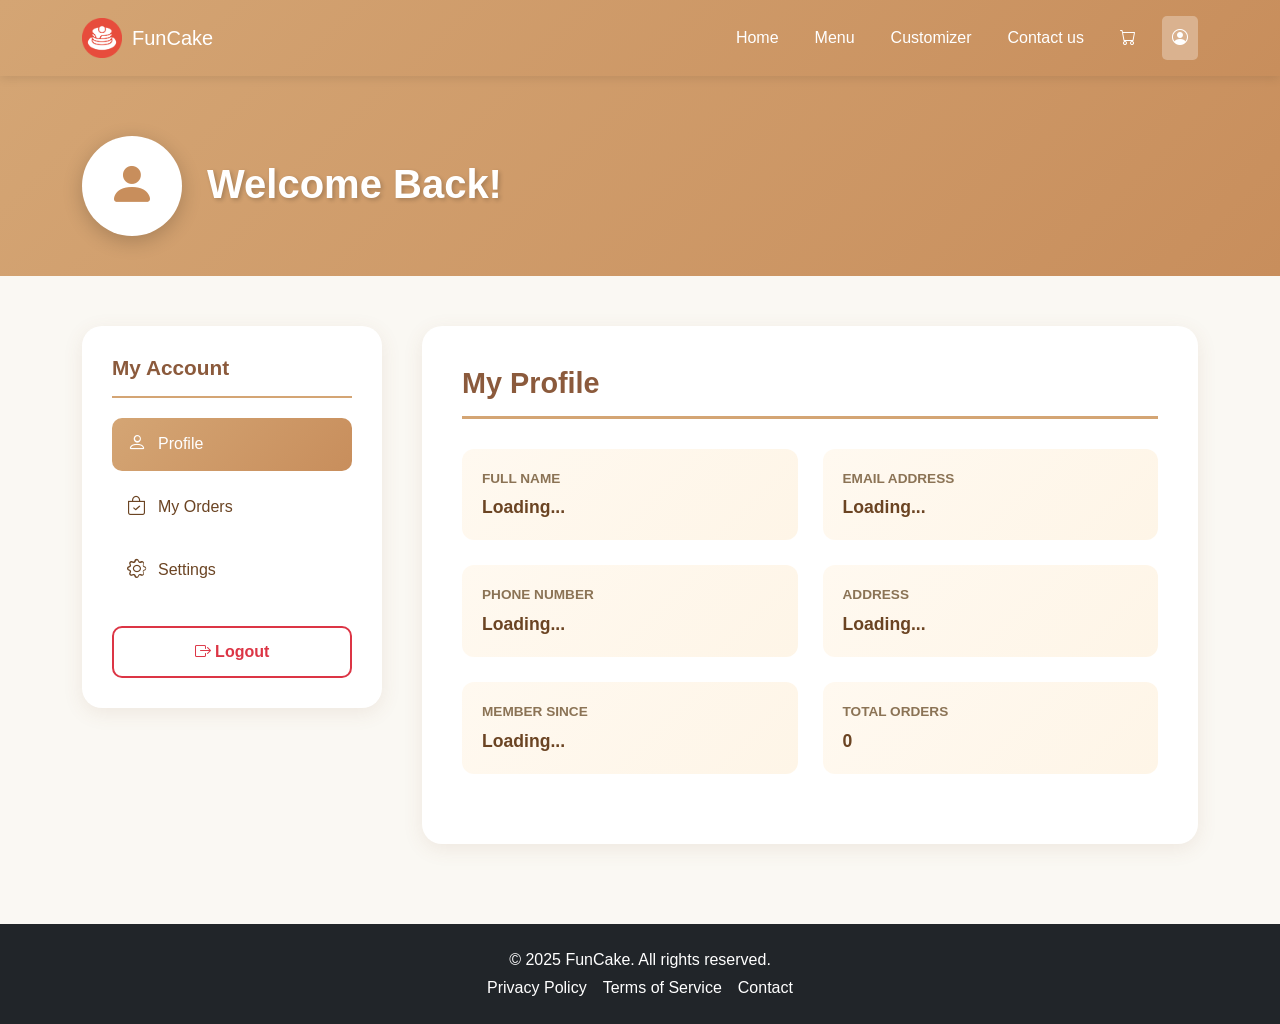
==== account.html @ 0a0745fc "Add files via upload" ====
<!DOCTYPE html>
<html lang="en">
  <head>
    <meta charset="UTF-8" />
    <meta name="viewport" content="width=device-width, initial-scale=1.0" />
    <title>My Account - FunCake</title>
    <link
      href="https://cdn.jsdelivr.net/npm/bootstrap@5.2.3/dist/css/bootstrap.min.css"
      rel="stylesheet"
      integrity="sha384-rbsA2VBKQhggwzxH7pPCaAqO46MgnOM80zW1RWuH61DGLwZJEdK2Kadq2F9CUG65"
      crossorigin="anonymous"
    />
    <link
      rel="stylesheet"
      href="https://cdn.jsdelivr.net/npm/bootstrap-icons/font/bootstrap-icons.css"
    />
    <style>
      html,
      body {
        height: 100%;
        margin: 0;
        font-family: "Segoe UI", Tahoma, Geneva, Verdana, sans-serif;
      }

      body {
        display: flex;
        flex-direction: column;
        background-color: #faf8f3;
      }

      .content-wrapper {
        flex: 1 0 auto;
      }

      footer {
        flex-shrink: 0;
      }

      nav {
        background: linear-gradient(135deg, #d4a574 0%, #c88e5c 100%);
        box-shadow: 0 2px 10px rgba(0, 0, 0, 0.1);
      }

      .nav-link {
        color: white;
        border-radius: 5px;
        border: 2px solid transparent;
        font-weight: 500;
        position: relative;
      }

      .nav-link:hover {
        background-color: rgba(255, 255, 255, 0.2);
        border-color: rgba(255, 255, 255, 0.3);
        color: white;
      }

      .nav-link.active {
        background-color: rgba(255, 255, 255, 0.3);
      }

      .cart-badge {
        position: absolute;
        top: -8px;
        right: -8px;
        background: #dc3545;
        color: white;
        border-radius: 50%;
        width: 20px;
        height: 20px;
        display: flex;
        align-items: center;
        justify-content: center;
        font-size: 0.7rem;
        font-weight: bold;
      }

      /* Page Header */
      .page-header {
        background: linear-gradient(135deg, #d4a574 0%, #c88e5c 100%);
        padding: 60px 0 40px;
        color: white;
        margin-bottom: 50px;
      }

      .header-content {
        display: flex;
        align-items: center;
        gap: 25px;
      }

      .user-avatar {
        width: 100px;
        height: 100px;
        background: white;
        border-radius: 50%;
        display: flex;
        align-items: center;
        justify-content: center;
        font-size: 3rem;
        color: #c88e5c;
        box-shadow: 0 5px 20px rgba(0, 0, 0, 0.2);
      }

      .user-info h1 {
        font-size: 2.5rem;
        font-weight: bold;
        margin-bottom: 5px;
        text-shadow: 2px 2px 4px rgba(0, 0, 0, 0.2);
      }

      .user-info p {
        font-size: 1.1rem;
        opacity: 0.95;
        margin: 0;
      }

      /* Account Section */
      .account-section {
        padding: 0 0 80px;
      }

      .account-container {
        display: grid;
        grid-template-columns: 300px 1fr;
        gap: 40px;
      }

      /* Sidebar */
      .account-sidebar {
        background: white;
        border-radius: 20px;
        padding: 30px;
        box-shadow: 0 5px 20px rgba(139, 90, 60, 0.1);
        height: fit-content;
        position: sticky;
        top: 20px;
      }

      .sidebar-title {
        font-size: 1.3rem;
        font-weight: bold;
        color: #8b5a3c;
        margin-bottom: 20px;
        padding-bottom: 15px;
        border-bottom: 2px solid #d4a574;
      }

      .sidebar-menu {
        list-style: none;
        padding: 0;
        margin: 0;
      }

      .sidebar-menu li {
        margin-bottom: 10px;
      }

      .sidebar-menu a {
        display: flex;
        align-items: center;
        gap: 12px;
        padding: 12px 15px;
        color: #6b4423;
        text-decoration: none;
        border-radius: 10px;
        transition: all 0.3s;
        font-weight: 500;
      }

      .sidebar-menu a:hover {
        background: linear-gradient(135deg, #fff9f0 0%, #fef5e7 100%);
        color: #8b5a3c;
      }

      .sidebar-menu a.active {
        background: linear-gradient(135deg, #d4a574 0%, #c88e5c 100%);
        color: white;
      }

      .sidebar-menu i {
        font-size: 1.2rem;
      }

      .btn-logout {
        width: 100%;
        background: transparent;
        border: 2px solid #dc3545;
        color: #dc3545;
        padding: 12px;
        border-radius: 10px;
        font-weight: 600;
        cursor: pointer;
        transition: all 0.3s;
        margin-top: 20px;
      }

      .btn-logout:hover {
        background: #dc3545;
        color: white;
      }

      /* Main Content */
      .account-content {
        background: white;
        border-radius: 20px;
        padding: 40px;
        box-shadow: 0 5px 20px rgba(139, 90, 60, 0.1);
      }

      .content-section {
        display: none;
      }

      .content-section.active {
        display: block;
      }

      .section-title {
        font-size: 1.8rem;
        font-weight: bold;
        color: #8b5a3c;
        margin-bottom: 30px;
        padding-bottom: 15px;
        border-bottom: 3px solid #d4a574;
      }

      /* Profile Info */
      .profile-grid {
        display: grid;
        grid-template-columns: 1fr 1fr;
        gap: 25px;
        margin-bottom: 30px;
      }

      .info-item {
        padding: 20px;
        background: linear-gradient(135deg, #fff9f0 0%, #fef5e7 100%);
        border-radius: 12px;
      }

      .info-label {
        font-size: 0.85rem;
        color: #8b7355;
        margin-bottom: 5px;
        font-weight: 600;
        text-transform: uppercase;
      }

      .info-value {
        font-size: 1.1rem;
        color: #6b4423;
        font-weight: 600;
      }

      /* Orders */
      .orders-filter {
        display: flex;
        gap: 10px;
        margin-bottom: 25px;
        flex-wrap: wrap;
      }

      .filter-btn {
        padding: 10px 20px;
        border: 2px solid #e8dcc8;
        background: white;
        color: #6b4423;
        border-radius: 25px;
        cursor: pointer;
        transition: all 0.3s;
        font-weight: 600;
        font-size: 0.9rem;
      }

      .filter-btn:hover {
        border-color: #d4a574;
        background: linear-gradient(135deg, #fff9f0 0%, #fef5e7 100%);
      }

      .filter-btn.active {
        background: linear-gradient(135deg, #d4a574 0%, #c88e5c 100%);
        color: white;
        border-color: #c88e5c;
      }

      .order-card {
        border: 2px solid #e8dcc8;
        border-radius: 15px;
        padding: 25px;
        margin-bottom: 20px;
        transition: all 0.3s;
      }

      .order-card:hover {
        border-color: #d4a574;
        box-shadow: 0 5px 15px rgba(139, 90, 60, 0.1);
      }

      .order-header {
        display: flex;
        justify-content: space-between;
        align-items: center;
        margin-bottom: 20px;
        padding-bottom: 15px;
        border-bottom: 1px solid #f0ebe3;
      }

      .order-id {
        font-size: 1.1rem;
        font-weight: 600;
        color: #8b5a3c;
      }

      .order-date {
        color: #8b7355;
        font-size: 0.9rem;
      }

      .order-status {
        padding: 6px 15px;
        border-radius: 20px;
        font-size: 0.85rem;
        font-weight: 600;
        text-transform: uppercase;
      }

      .status-completed {
        background: #e8f5e9;
        color: #2e7d32;
      }

      .status-pending {
        background: #fff3e0;
        color: #f57c00;
      }

      .status-processing {
        background: #e3f2fd;
        color: #1976d2;
      }

      .status-cancelled {
        background: #ffebee;
        color: #c62828;
      }

      .order-items {
        margin-bottom: 15px;
      }

      .order-item {
        display: flex;
        align-items: center;
        gap: 15px;
        padding: 10px 0;
      }

      .order-item-image {
        width: 60px;
        height: 60px;
        object-fit: cover;
        border-radius: 8px;
      }

      .order-item-details {
        flex: 1;
      }

      .order-item-name {
        font-weight: 600;
        color: #6b4423;
        margin-bottom: 3px;
      }

      .order-item-qty {
        font-size: 0.9rem;
        color: #8b7355;
      }

      .order-item-price {
        font-weight: 600;
        color: #c88e5c;
      }

      .order-footer {
        display: flex;
        justify-content: space-between;
        align-items: center;
        padding-top: 15px;
        border-top: 1px solid #f0ebe3;
      }

      .order-total {
        font-size: 1.3rem;
        font-weight: bold;
        color: #8b5a3c;
      }

      .btn-reorder {
        background: linear-gradient(135deg, #d4a574 0%, #c88e5c 100%);
        border: none;
        color: white;
        padding: 10px 25px;
        border-radius: 25px;
        font-weight: 600;
        cursor: pointer;
        transition: all 0.3s;
      }

      .btn-reorder:hover {
        background: linear-gradient(135deg, #c88e5c 0%, #b67d4a 100%);
        transform: translateY(-2px);
      }

      .empty-state {
        text-align: center;
        padding: 60px 20px;
        color: #8b7355;
      }

      .empty-state i {
        font-size: 4rem;
        margin-bottom: 20px;
        opacity: 0.5;
      }

      .empty-state h3 {
        color: #8b5a3c;
        margin-bottom: 10px;
      }

      @media (max-width: 1024px) {
        .account-container {
          grid-template-columns: 1fr;
        }

        .account-sidebar {
          position: static;
        }

        .profile-grid {
          grid-template-columns: 1fr;
        }
      }

      @media (max-width: 768px) {
        .header-content {
          flex-direction: column;
          text-align: center;
        }

        .user-info h1 {
          font-size: 2rem;
        }

        .account-content {
          padding: 25px;
        }

        .order-header {
          flex-direction: column;
          align-items: flex-start;
          gap: 10px;
        }
      }
    </style>
  </head>
  <body>
    <div class="content-wrapper">
      <!-- nav bar -->
      <nav class="navbar navbar-expand-lg bg-body-tertiary p-3">
        <div class="container">
          <div class="d-flex align-items-center">
            <img
              src="funcake-logo.png"
              alt="FunCake Logo"
              style="height: 40px; margin-right: 10px"
            />
            <a class="navbar-brand mb-0 h1 text-white" href="index.html"
              >FunCake</a
            >
          </div>
          <button
            class="navbar-toggler"
            type="button"
            data-bs-toggle="collapse"
            data-bs-target="#navbarNavAltMarkup"
            aria-controls="navbarNavAltMarkup"
            aria-expanded="false"
            aria-label="Toggle navigation"
          >
            <span class="navbar-toggler-icon"></span>
          </button>
          <div class="collapse navbar-collapse" id="navbarNavAltMarkup">
            <div class="navbar-nav ms-auto d-flex gap-3">
              <a class="nav-link text-white" href="index.html">Home</a>
              <a class="nav-link text-white" href="menu.html">Menu</a>
              <a class="nav-link text-white" href="customizer.html"
                >Customizer</a
              >
              <a class="nav-link text-white" href="contactus.html"
                >Contact us</a
              >
              <a
                class="nav-link bi bi-cart text-white"
                href="checkout.html"
                style="position: relative"
              >
                <span class="cart-badge" id="cartBadge" style="display: none"
                  >0</span
                >
              </a>
              <a class="nav-link active text-white" href="account.html">
                <i class="bi bi-person-circle"></i>
              </a>
            </div>
          </div>
        </div>
      </nav>

      <!-- Page Header -->
      <section class="page-header">
        <div class="container">
          <div class="header-content">
            <div class="user-avatar">
              <i class="bi bi-person-fill"></i>
            </div>
            <div class="user-info">
              <h1 id="userName">Welcome Back!</h1>
              <p id="userEmail">user@funcake.com</p>
            </div>
          </div>
        </div>
      </section>

      <!-- Account Section -->
      <section class="account-section">
        <div class="container">
          <div class="account-container">
            <!-- Sidebar -->
            <div class="account-sidebar">
              <h3 class="sidebar-title">My Account</h3>
              <ul class="sidebar-menu">
                <li>
                  <a href="#" class="menu-link active" data-section="profile">
                    <i class="bi bi-person"></i>
                    <span>Profile</span>
                  </a>
                </li>
                <li>
                  <a href="#" class="menu-link" data-section="orders">
                    <i class="bi bi-bag-check"></i>
                    <span>My Orders</span>
                  </a>
                </li>
                <li>
                  <a href="#" class="menu-link" data-section="settings">
                    <i class="bi bi-gear"></i>
                    <span>Settings</span>
                  </a>
                </li>
              </ul>
              <button class="btn-logout" onclick="logout()">
                <i class="bi bi-box-arrow-right"></i> Logout
              </button>
            </div>

            <!-- Main Content -->
            <div class="account-content">
              <!-- Profile Section -->
              <div class="content-section active" id="profileSection">
                <h2 class="section-title">My Profile</h2>
                <div class="profile-grid">
                  <div class="info-item">
                    <div class="info-label">Full Name</div>
                    <div class="info-value" id="profileName">Loading...</div>
                  </div>
                  <div class="info-item">
                    <div class="info-label">Email Address</div>
                    <div class="info-value" id="profileEmail">Loading...</div>
                  </div>
                  <div class="info-item">
                    <div class="info-label">Phone Number</div>
                    <div class="info-value" id="profilePhone">Loading...</div>
                  </div>
                  <div class="info-item">
                    <div class="info-label">Address</div>
                    <div class="info-value" id="profileAddress">Loading...</div>
                  </div>
                  <div class="info-item">
                    <div class="info-label">Member Since</div>
                    <div class="info-value" id="profileCreated">Loading...</div>
                  </div>
                  <div class="info-item">
                    <div class="info-label">Total Orders</div>
                    <div class="info-value" id="profileOrders">0</div>
                  </div>
                </div>
              </div>

              <!-- Orders Section -->
              <div class="content-section" id="ordersSection">
                <h2 class="section-title">Order History</h2>

                <div class="orders-filter">
                  <button class="filter-btn active" data-filter="all">
                    All Orders
                  </button>
                  <button class="filter-btn" data-filter="completed">
                    Completed
                  </button>
                  <button class="filter-btn" data-filter="processing">
                    Processing
                  </button>
                  <button class="filter-btn" data-filter="pending">
                    Pending
                  </button>
                  <button class="filter-btn" data-filter="cancelled">
                    Cancelled
                  </button>
                </div>

                <div id="ordersContainer">
                  <!-- Orders will be loaded here -->
                </div>
              </div>

              <!-- Settings Section -->
              <div class="content-section" id="settingsSection">
                <h2 class="section-title">Account Settings</h2>
                <div class="empty-state">
                  <i class="bi bi-gear"></i>
                  <h3>Settings Coming Soon</h3>
                  <p>
                    We're working on adding more customization options for your
                    account.
                  </p>
                </div>
              </div>
            </div>
          </div>
        </div>
      </section>
    </div>

    <!-- footer section -->
    <footer class="bg-dark text-white py-4">
      <div class="container text-center">
        <p class="mb-1">&copy; 2025 FunCake. All rights reserved.</p>
        <div class="d-flex justify-content-center gap-3">
          <a href="#" class="text-white text-decoration-none">Privacy Policy</a>
          <a href="#" class="text-white text-decoration-none"
            >Terms of Service</a
          >
          <a href="#" class="text-white text-decoration-none">Contact</a>
        </div>
      </div>
    </footer>

    <script
      src="https://cdn.jsdelivr.net/npm/bootstrap@5.2.3/dist/js/bootstrap.bundle.min.js"
      integrity="sha384-kenU1KFdBIe4zVF0s0G1M5b4hcpxyD9F7jL+jjXkk+Q2h455rYXK/7HAuoJl+0I4"
      crossorigin="anonymous"
    ></script>

    <script>
      // Check if user is logged in -- commented out lang for now for demo purpose
      //   if (localStorage.getItem("funcakeLoggedIn") !== "true") {
      //     window.location.href = "login.html";
      //   }

      // Get user data
      const userEmail = localStorage.getItem("funcakeUserEmail");
      const userName = localStorage.getItem("funcakeUserName");
      const users = JSON.parse(localStorage.getItem("funcakeUsers") || "{}");
      const currentUser = users[userEmail];

      // Update header
      document.getElementById("userName").textContent =
        userName || "Welcome Back!";
      document.getElementById("userEmail").textContent = userEmail;

      // Update profile
      if (currentUser) {
        document.getElementById("profileName").textContent = currentUser.name;
        document.getElementById("profileEmail").textContent = userEmail;
        document.getElementById("profilePhone").textContent =
          currentUser.phone || "Not provided";
        document.getElementById("profileAddress").textContent =
          currentUser.address || "Not provided";

        const createdDate = new Date(currentUser.createdAt);
        document.getElementById("profileCreated").textContent =
          createdDate.toLocaleDateString();
      }

      // Load orders
      function loadOrders(filter = "all") {
        const orders = JSON.parse(
          localStorage.getItem("funcakeOrders") || "[]"
        );
        const userOrders = orders.filter((order) => order.email === userEmail);

        document.getElementById("profileOrders").textContent =
          userOrders.length;

        const container = document.getElementById("ordersContainer");

        if (userOrders.length === 0) {
          container.innerHTML = `
            <div class="empty-state">
              <i class="bi bi-bag-x"></i>
              <h3>No Orders Yet</h3>
              <p>Start your FunCake journey by placing your first order!</p>
              <a href="menu.html" class="btn-reorder" style="display: inline-block; text-decoration: none; margin-top: 20px;">
                Browse Menu
              </a>
            </div>
          `;
          return;
        }

        let filteredOrders = userOrders;
        if (filter !== "all") {
          filteredOrders = userOrders.filter(
            (order) => order.status === filter
          );
        }

        if (filteredOrders.length === 0) {
          container.innerHTML = `
            <div class="empty-state">
              <i class="bi bi-funnel"></i>
              <h3>No ${filter} Orders</h3>
              <p>You don't have any ${filter} orders at the moment.</p>
            </div>
          `;
          return;
        }

        let html = "";
        filteredOrders.reverse().forEach((order) => {
          const orderDate = new Date(order.date);
          const statusClass = `status-${order.status}`;

          html += `
            <div class="order-card">
              <div class="order-header">
                <div>
                  <div class="order-id">Order #${order.id}</div>
                  <div class="order-date">${orderDate.toLocaleDateString()} at ${orderDate.toLocaleTimeString()}</div>
                </div>
                <span class="order-status ${statusClass}">${order.status}</span>
              </div>
              <div class="order-items">
          `;

          for (const [itemName, itemData] of Object.entries(order.cart)) {
            html += `
              <div class="order-item">
                <img src="${
                  itemData.image
                }" alt="${itemName}" class="order-item-image" />
                <div class="order-item-details">
                  <div class="order-item-name">${itemName}</div>
                  <div class="order-item-qty">Quantity: ${
                    itemData.quantity
                  }</div>
                </div>
                <div class="order-item-price">₱${(
                  itemData.price * itemData.quantity
                ).toFixed(2)}</div>
              </div>
            `;
          }

          html += `
              </div>
              <div class="order-footer">
                <div class="order-total">Total: ${order.total}</div>
                <button class="btn-reorder" onclick="reorder('${order.id}')">
                  <i class="bi bi-arrow-clockwise"></i> Reorder
                </button>
              </div>
            </div>
          `;
        });

        container.innerHTML = html;
      }

      // Reorder function
      function reorder(orderId) {
        const orders = JSON.parse(
          localStorage.getItem("funcakeOrders") || "[]"
        );
        const order = orders.find((o) => o.id === orderId);

        if (order) {
          localStorage.setItem("funcakeCart", JSON.stringify(order.cart));
          window.location.href = "checkout.html";
        }
      }

      // Menu navigation
      document.querySelectorAll(".menu-link").forEach((link) => {
        link.addEventListener("click", function (e) {
          e.preventDefault();

          document
            .querySelectorAll(".menu-link")
            .forEach((l) => l.classList.remove("active"));
          this.classList.add("active");

          document
            .querySelectorAll(".content-section")
            .forEach((s) => s.classList.remove("active"));

          const section = this.dataset.section;
          document.getElementById(section + "Section").classList.add("active");

          if (section === "orders") {
            loadOrders();
          }
        });
      });

      // Filter buttons
      document.querySelectorAll(".filter-btn").forEach((btn) => {
        btn.addEventListener("click", function () {
          document
            .querySelectorAll(".filter-btn")
            .forEach((b) => b.classList.remove("active"));
          this.classList.add("active");
          loadOrders(this.dataset.filter);
        });
      });

      // Logout function
      function logout() {
        if (confirm("Are you sure you want to logout?")) {
          localStorage.removeItem("funcakeLoggedIn");
          localStorage.removeItem("funcakeUserEmail");
          localStorage.removeItem("funcakeUserName");
          window.location.href = "index.html";
        }
      }

      // Update cart badge
      function updateCartBadge() {
        const cart = JSON.parse(localStorage.getItem("funcakeCart") || "{}");
        const totalItems = Object.values(cart).reduce(
          (sum, item) => sum + item.quantity,
          0
        );
        const badge = document.getElementById("cartBadge");

        if (totalItems > 0) {
          badge.textContent = totalItems;
          badge.style.display = "flex";
        } else {
          badge.style.display = "none";
        }
      }

      // Initialize
      loadOrders();
      updateCartBadge();
    </script>
  </body>
</html>
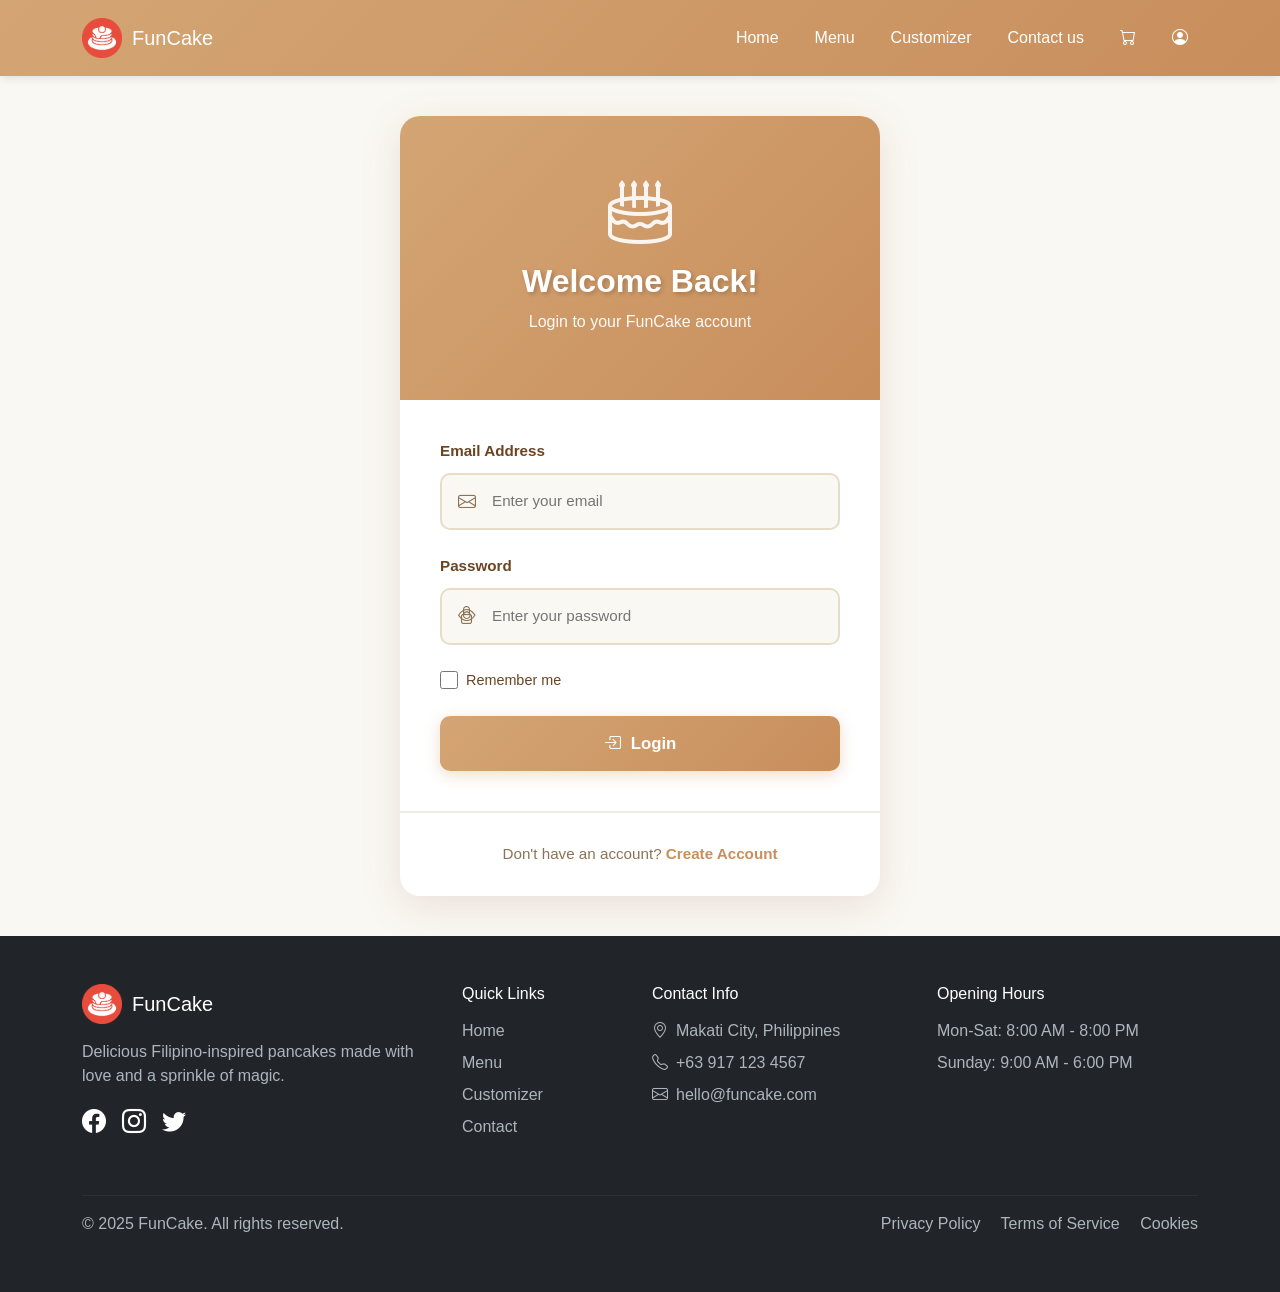
==== commit 8a8fc98f: "Add files via upload" ====
--- a/account.html
+++ b/account.html
@@ -499,21 +499,13 @@
               <a class="nav-link text-white" href="customizer.html"
                 >Customizer</a
               >
-              <a class="nav-link text-white" href="contactus.html"
-                >Contact us</a
-              >
-              <a
-                class="nav-link bi bi-cart text-white"
-                href="checkout.html"
-                style="position: relative"
-              >
-                <span class="cart-badge" id="cartBadge" style="display: none"
-                  >0</span
-                >
-              </a>
-              <a class="nav-link active text-white" href="account.html">
-                <i class="bi bi-person-circle"></i>
-              </a>
+              <a class="nav-link text-white" href="contactus.html">Contact us</a>
+              <a class="nav-link bi bi-cart text-white" href="checkout.html" style="position: relative">
+                <span class="cart-badge" id="cartBadge" style="display: none">0</span>
+                  </a>
+                  <a class="nav-link text-white" href="#" id="accountLink" style="position: relative">
+                    <i class="bi bi-person-circle"></i>
+                  </a>
             </div>
           </div>
         </div>
@@ -602,23 +594,13 @@
               <!-- Orders Section -->
               <div class="content-section" id="ordersSection">
                 <h2 class="section-title">Order History</h2>
-
+                
                 <div class="orders-filter">
-                  <button class="filter-btn active" data-filter="all">
-                    All Orders
-                  </button>
-                  <button class="filter-btn" data-filter="completed">
-                    Completed
-                  </button>
-                  <button class="filter-btn" data-filter="processing">
-                    Processing
-                  </button>
-                  <button class="filter-btn" data-filter="pending">
-                    Pending
-                  </button>
-                  <button class="filter-btn" data-filter="cancelled">
-                    Cancelled
-                  </button>
+                  <button class="filter-btn active" data-filter="all">All Orders</button>
+                  <button class="filter-btn" data-filter="completed">Completed</button>
+                  <button class="filter-btn" data-filter="processing">Processing</button>
+                  <button class="filter-btn" data-filter="pending">Pending</button>
+                  <button class="filter-btn" data-filter="cancelled">Cancelled</button>
                 </div>
 
                 <div id="ordersContainer">
@@ -632,10 +614,7 @@
                 <div class="empty-state">
                   <i class="bi bi-gear"></i>
                   <h3>Settings Coming Soon</h3>
-                  <p>
-                    We're working on adding more customization options for your
-                    account.
-                  </p>
+                  <p>We're working on adding more customization options for your account.</p>
                 </div>
               </div>
             </div>
@@ -645,19 +624,65 @@
     </div>
 
     <!-- footer section -->
-    <footer class="bg-dark text-white py-4">
-      <div class="container text-center">
-        <p class="mb-1">&copy; 2025 FunCake. All rights reserved.</p>
-        <div class="d-flex justify-content-center gap-3">
-          <a href="#" class="text-white text-decoration-none">Privacy Policy</a>
-          <a href="#" class="text-white text-decoration-none"
-            >Terms of Service</a
-          >
-          <a href="#" class="text-white text-decoration-none">Contact</a>
+    <footer class="bg-dark text-white py-5">
+      <div class="container">
+        <div class="row">
+          <div class="col-md-4 mb-4">
+            <div class="d-flex align-items-center mb-3">
+              <img src="funcake-logo.png" alt="FunCake Logo" style="height: 40px; margin-right: 10px" />
+              <h5 class="mb-0 text-white">FunCake</h5>
+            </div>
+            <p style="color: #adb5bd">Delicious Filipino-inspired pancakes made with love and a sprinkle of magic.</p>
+            <div class="d-flex gap-3">
+              <a href="#" class="text-white" style="font-size: 1.5rem"><i class="bi bi-facebook"></i></a>
+              <a href="#" class="text-white" style="font-size: 1.5rem"><i class="bi bi-instagram"></i></a>
+              <a href="#" class="text-white" style="font-size: 1.5rem"><i class="bi bi-twitter"></i></a>
+            </div>
+          </div>
+          
+          <div class="col-md-2 mb-4">
+            <h6 class="text-white mb-3">Quick Links</h6>
+            <ul class="list-unstyled">
+              <li class="mb-2"><a href="index.html" class="text-decoration-none" style="color: #adb5bd">Home</a></li>
+              <li class="mb-2"><a href="menu.html" class="text-decoration-none" style="color: #adb5bd">Menu</a></li>
+              <li class="mb-2"><a href="customizer.html" class="text-decoration-none" style="color: #adb5bd">Customizer</a></li>
+              <li class="mb-2"><a href="contactus.html" class="text-decoration-none" style="color: #adb5bd">Contact</a></li>
+            </ul>
+          </div>
+          
+          <div class="col-md-3 mb-4">
+            <h6 class="text-white mb-3">Contact Info</h6>
+            <ul class="list-unstyled" style="color: #adb5bd">
+              <li class="mb-2"><i class="bi bi-geo-alt me-2"></i>Makati City, Philippines</li>
+              <li class="mb-2"><i class="bi bi-telephone me-2"></i>+63 917 123 4567</li>
+              <li class="mb-2"><i class="bi bi-envelope me-2"></i>hello@funcake.com</li>
+            </ul>
+          </div>
+          
+          <div class="col-md-3 mb-4">
+            <h6 class="text-white mb-3">Opening Hours</h6>
+            <ul class="list-unstyled" style="color: #adb5bd">
+              <li class="mb-2">Mon-Sat: 8:00 AM - 8:00 PM</li>
+              <li class="mb-2">Sunday: 9:00 AM - 6:00 PM</li>
+            </ul>
+          </div>
+        </div>
+        
+        <hr style="border-color: #495057">
+        
+        <div class="row">
+          <div class="col-md-6 text-center text-md-start mb-2">
+            <p class="mb-0" style="color: #adb5bd">&copy; 2025 FunCake. All rights reserved.</p>
+          </div>
+          <div class="col-md-6 text-center text-md-end">
+            <a href="#" class="text-decoration-none me-3" style="color: #adb5bd">Privacy Policy</a>
+            <a href="#" class="text-decoration-none me-3" style="color: #adb5bd">Terms of Service</a>
+            <a href="#" class="text-decoration-none" style="color: #adb5bd">Cookies</a>
+          </div>
         </div>
       </div>
     </footer>
-
+    
     <script
       src="https://cdn.jsdelivr.net/npm/bootstrap@5.2.3/dist/js/bootstrap.bundle.min.js"
       integrity="sha384-kenU1KFdBIe4zVF0s0G1M5b4hcpxyD9F7jL+jjXkk+Q2h455rYXK/7HAuoJl+0I4"
@@ -666,9 +691,9 @@
 
     <script>
       // Check if user is logged in -- commented out lang for now for demo purpose
-      //   if (localStorage.getItem("funcakeLoggedIn") !== "true") {
-      //     window.location.href = "login.html";
-      //   }
+      if (localStorage.getItem("funcakeLoggedIn") !== "true") {
+        window.location.href = "login.html";
+      }
 
       // Get user data
       const userEmail = localStorage.getItem("funcakeUserEmail");
@@ -677,33 +702,26 @@
       const currentUser = users[userEmail];
 
       // Update header
-      document.getElementById("userName").textContent =
-        userName || "Welcome Back!";
+      document.getElementById("userName").textContent = userName || "Welcome Back!";
       document.getElementById("userEmail").textContent = userEmail;
 
       // Update profile
       if (currentUser) {
         document.getElementById("profileName").textContent = currentUser.name;
         document.getElementById("profileEmail").textContent = userEmail;
-        document.getElementById("profilePhone").textContent =
-          currentUser.phone || "Not provided";
-        document.getElementById("profileAddress").textContent =
-          currentUser.address || "Not provided";
-
+        document.getElementById("profilePhone").textContent = currentUser.phone || "Not provided";
+        document.getElementById("profileAddress").textContent = currentUser.address || "Not provided";
+        
         const createdDate = new Date(currentUser.createdAt);
-        document.getElementById("profileCreated").textContent =
-          createdDate.toLocaleDateString();
+        document.getElementById("profileCreated").textContent = createdDate.toLocaleDateString();
       }
 
       // Load orders
       function loadOrders(filter = "all") {
-        const orders = JSON.parse(
-          localStorage.getItem("funcakeOrders") || "[]"
-        );
-        const userOrders = orders.filter((order) => order.email === userEmail);
-
-        document.getElementById("profileOrders").textContent =
-          userOrders.length;
+        const orders = JSON.parse(localStorage.getItem("funcakeOrders") || "[]");
+        const userOrders = orders.filter(order => order.email === userEmail);
+        
+        document.getElementById("profileOrders").textContent = userOrders.length;
 
         const container = document.getElementById("ordersContainer");
 
@@ -723,9 +741,7 @@
 
         let filteredOrders = userOrders;
         if (filter !== "all") {
-          filteredOrders = userOrders.filter(
-            (order) => order.status === filter
-          );
+          filteredOrders = userOrders.filter(order => order.status === filter);
         }
 
         if (filteredOrders.length === 0) {
@@ -740,7 +756,7 @@
         }
 
         let html = "";
-        filteredOrders.reverse().forEach((order) => {
+        filteredOrders.reverse().forEach(order => {
           const orderDate = new Date(order.date);
           const statusClass = `status-${order.status}`;
 
@@ -759,18 +775,12 @@
           for (const [itemName, itemData] of Object.entries(order.cart)) {
             html += `
               <div class="order-item">
-                <img src="${
-                  itemData.image
-                }" alt="${itemName}" class="order-item-image" />
+                <img src="${itemData.image}" alt="${itemName}" class="order-item-image" />
                 <div class="order-item-details">
                   <div class="order-item-name">${itemName}</div>
-                  <div class="order-item-qty">Quantity: ${
-                    itemData.quantity
-                  }</div>
+                  <div class="order-item-qty">Quantity: ${itemData.quantity}</div>
                 </div>
-                <div class="order-item-price">₱${(
-                  itemData.price * itemData.quantity
-                ).toFixed(2)}</div>
+                <div class="order-item-price">₱${(itemData.price * itemData.quantity).toFixed(2)}</div>
               </div>
             `;
           }
@@ -792,11 +802,9 @@
 
       // Reorder function
       function reorder(orderId) {
-        const orders = JSON.parse(
-          localStorage.getItem("funcakeOrders") || "[]"
-        );
-        const order = orders.find((o) => o.id === orderId);
-
+        const orders = JSON.parse(localStorage.getItem("funcakeOrders") || "[]");
+        const order = orders.find(o => o.id === orderId);
+        
         if (order) {
           localStorage.setItem("funcakeCart", JSON.stringify(order.cart));
           window.location.href = "checkout.html";
@@ -804,22 +812,18 @@
       }
 
       // Menu navigation
-      document.querySelectorAll(".menu-link").forEach((link) => {
-        link.addEventListener("click", function (e) {
+      document.querySelectorAll(".menu-link").forEach(link => {
+        link.addEventListener("click", function(e) {
           e.preventDefault();
-
-          document
-            .querySelectorAll(".menu-link")
-            .forEach((l) => l.classList.remove("active"));
+          
+          document.querySelectorAll(".menu-link").forEach(l => l.classList.remove("active"));
           this.classList.add("active");
-
-          document
-            .querySelectorAll(".content-section")
-            .forEach((s) => s.classList.remove("active"));
-
+          
+          document.querySelectorAll(".content-section").forEach(s => s.classList.remove("active"));
+          
           const section = this.dataset.section;
           document.getElementById(section + "Section").classList.add("active");
-
+          
           if (section === "orders") {
             loadOrders();
           }
@@ -827,11 +831,9 @@
       });
 
       // Filter buttons
-      document.querySelectorAll(".filter-btn").forEach((btn) => {
-        btn.addEventListener("click", function () {
-          document
-            .querySelectorAll(".filter-btn")
-            .forEach((b) => b.classList.remove("active"));
+      document.querySelectorAll(".filter-btn").forEach(btn => {
+        btn.addEventListener("click", function() {
+          document.querySelectorAll(".filter-btn").forEach(b => b.classList.remove("active"));
           this.classList.add("active");
           loadOrders(this.dataset.filter);
         });
@@ -867,6 +869,17 @@
       // Initialize
       loadOrders();
       updateCartBadge();
+
+
+      // added acript
+      const accountLink = document.getElementById("accountLink");
+      if (localStorage.getItem("funcakeLoggedIn") === "true") {
+        accountLink.href = "account.html";
+        accountLink.title = "My Account";
+      } else {
+        accountLink.href = "login.html";
+        accountLink.title = "Login";
+      }
     </script>
   </body>
-</html>
+</html>
